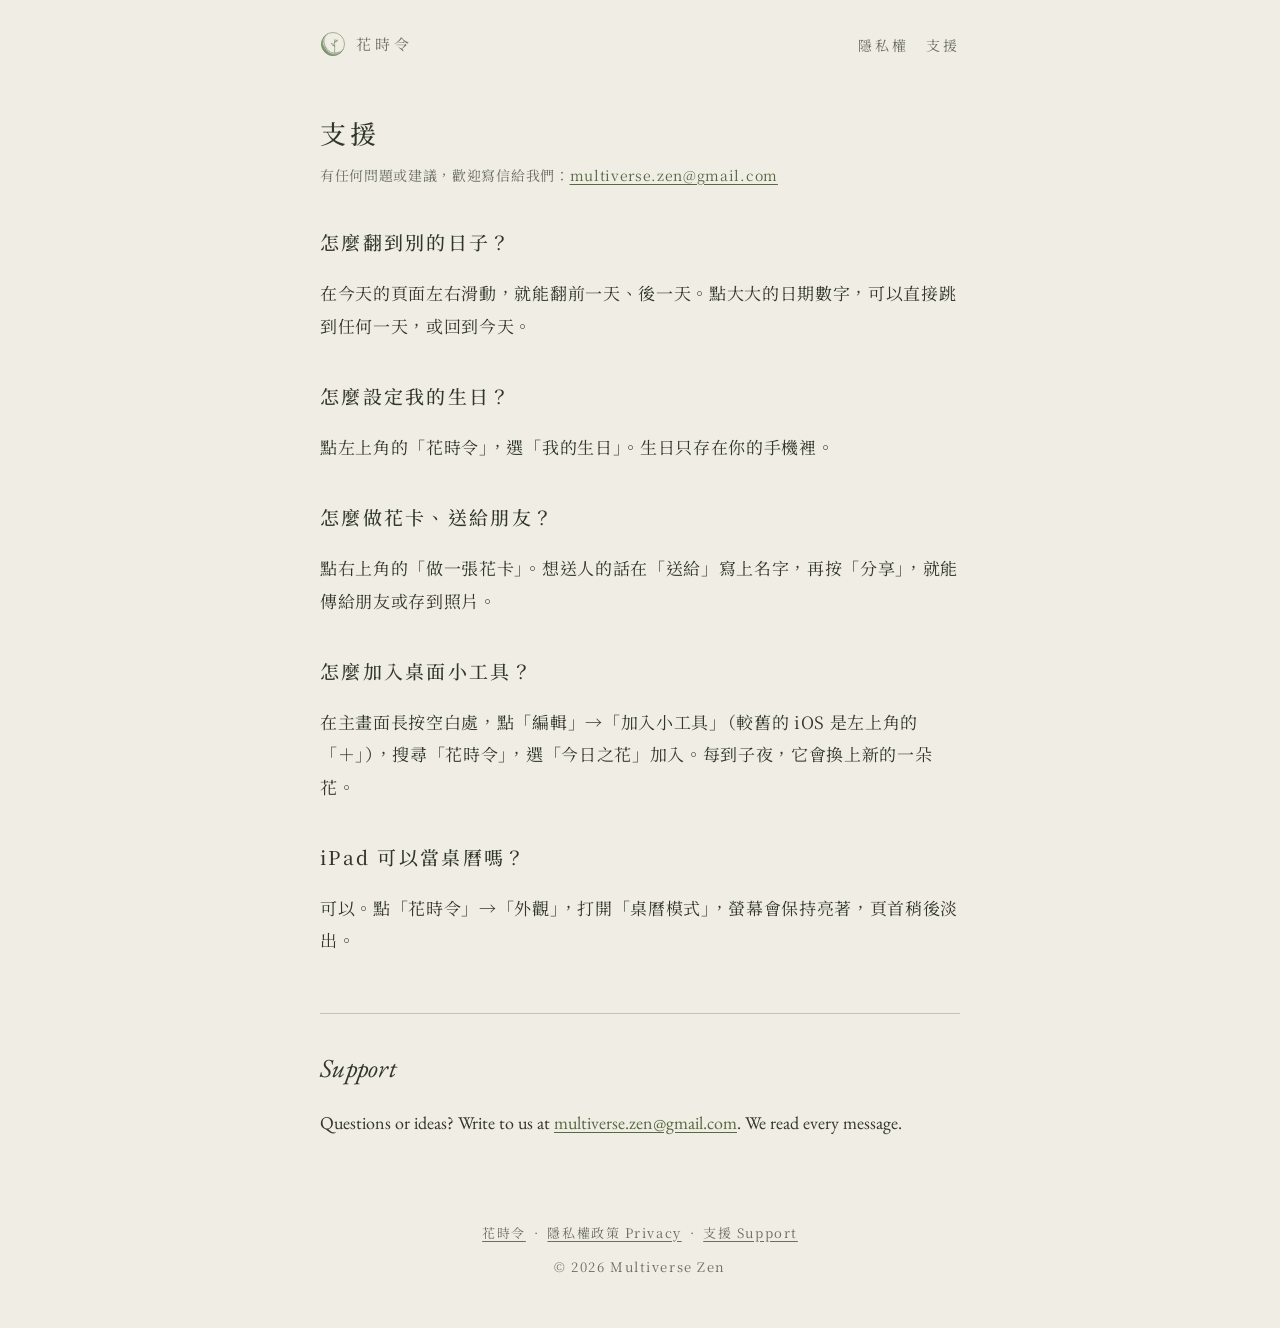
==== support.html @ 2e993284 "Add the 花時令 website: home, privacy policy and support Co-Authored-By: Claude Opus 5.5 <noreply@anthr" ====
<!doctype html>
<html lang="zh-Hant">
<head>
<meta charset="utf-8">
<meta name="viewport" content="width=device-width, initial-scale=1">
<title>支援 · 花時令</title>
<meta name="description" content="花時令 Current Bloom：每日子時，收到一朵台灣的花。">
<link rel="icon" href="assets/mark.svg" type="image/svg+xml">
<link rel="apple-touch-icon" href="assets/apple-touch-icon.png">
<link rel="preconnect" href="https://fonts.googleapis.com">
<link rel="preconnect" href="https://fonts.gstatic.com" crossorigin>
<link rel="stylesheet" href="https://fonts.googleapis.com/css2?family=Noto+Serif+TC:wght@400;500&family=EB+Garamond:ital,wght@0,400;1,400&display=swap">
<link rel="stylesheet" href="style.css">
</head>
<body>
<header class="site"><div class="wrap">
<a class="home" href="./"><img src="assets/mark.svg" alt="">花時令</a>
<nav><a href="privacy.html">隱私權</a><a href="support.html">支援</a></nav>
</div></header>
<main class="wrap"><article>
<h1>支援</h1>
<p class="date">有任何問題或建議，歡迎寫信給我們：<a href="mailto:multiverse.zen@gmail.com">multiverse.zen@gmail.com</a></p>

<h2>怎麼翻到別的日子？</h2>
<p>在今天的頁面左右滑動，就能翻前一天、後一天。點大大的日期數字，可以直接跳到任何一天，或回到今天。</p>

<h2>怎麼設定我的生日？</h2>
<p>點左上角的「花時令」，選「我的生日」。生日只存在你的手機裡。</p>

<h2>怎麼做花卡、送給朋友？</h2>
<p>點右上角的「做一張花卡」。想送人的話在「送給」寫上名字，再按「分享」，就能傳給朋友或存到照片。</p>

<h2>怎麼加入桌面小工具？</h2>
<p>在主畫面長按空白處，點「編輯」→「加入小工具」（較舊的 iOS 是左上角的「＋」），搜尋「花時令」，選「今日之花」加入。每到子夜，它會換上新的一朵花。</p>

<h2>iPad 可以當桌曆嗎？</h2>
<p>可以。點「花時令」→「外觀」，打開「桌曆模式」，螢幕會保持亮著，頁首稍後淡出。</p>

<div class="en-block" lang="en">
<h1>Support</h1>
<p>Questions or ideas? Write to us at <a href="mailto:multiverse.zen@gmail.com">multiverse.zen@gmail.com</a>. We read every message.</p>
</div>
</article></main>
<footer class="site"><div class="wrap">
<a href="./">花時令</a>·<a href="privacy.html">隱私權政策 Privacy</a>·<a href="support.html">支援 Support</a>
<div style="margin-top:10px">© 2026 Multiverse Zen</div>
</div></footer>
</body>
</html>
---- style.css ----
:root {
  --paper: #EFEDE4;
  --card: #F4F1E8;
  --ink: #313728;
  --sub: #6B6E62;
  --leaf: #56693F;
  --line: #C4C2B8;
  --serif: "Noto Serif TC", "Songti TC", serif;
  --latin: "EB Garamond", Georgia, serif;
}
* { box-sizing: border-box; }
html { -webkit-text-size-adjust: 100%; }
body {
  margin: 0;
  background: var(--paper);
  color: var(--ink);
  font-family: var(--serif);
  font-size: 17px;
  line-height: 1.9;
  letter-spacing: 0.04em;
}
a { color: var(--leaf); text-underline-offset: 3px; }
.wrap { max-width: 680px; margin: 0 auto; padding: 0 20px; }

header.site { padding: 28px 0 0; }
header.site .wrap { display: flex; align-items: center; justify-content: space-between; }
header.site a.home { display: flex; align-items: center; gap: 10px; color: var(--sub); text-decoration: none; font-size: 15px; letter-spacing: 0.26em; }
header.site img { width: 26px; height: 26px; }
header.site nav a { color: var(--sub); text-decoration: none; font-size: 14px; letter-spacing: 0.2em; margin-left: 18px; }
header.site nav a:hover { color: var(--ink); }

.hero { text-align: center; padding: 72px 0 56px; }
.hero img.logo { width: min(420px, 86vw); height: auto; }
.hero .line { margin: 36px 0 6px; font-size: clamp(17px, 4.6vw, 22px); letter-spacing: 0.14em; white-space: nowrap; }
.hero .en { font-family: var(--latin); font-style: italic; color: var(--sub); font-size: 19px; letter-spacing: 0.01em; }
.badge { display: inline-block; margin-top: 32px; padding: 10px 22px; border: 1px solid var(--line); border-radius: 999px; color: var(--sub); font-size: 14px; letter-spacing: 0.2em; }

.card { background: var(--card); border: 1px solid rgba(49,55,40,0.08); border-radius: 24px; padding: 32px 28px; margin: 0 0 28px; }
.card h2 { margin: 0 0 12px; font-size: 19px; font-weight: 500; letter-spacing: 0.16em; }
.card p { margin: 0 0 12px; }
.card p:last-child { margin-bottom: 0; }

article { padding: 48px 0 24px; }
article h1 { font-size: 26px; font-weight: 500; letter-spacing: 0.16em; margin: 0 0 4px; }
article .date { color: var(--sub); font-size: 14px; margin: 0 0 32px; }
article h2 { font-size: 19px; font-weight: 500; letter-spacing: 0.12em; margin: 36px 0 8px; }
article ul { padding-left: 1.2em; margin: 8px 0; }
article li { margin: 4px 0; }
.en-block { margin-top: 56px; padding-top: 32px; border-top: 1px solid var(--line); font-family: var(--latin); font-size: 18px; letter-spacing: 0; line-height: 1.7; }
.en-block h1, .en-block h2 { font-family: var(--latin); letter-spacing: 0.01em; }
.en-block h1 { font-style: italic; font-weight: 400; }

footer.site { padding: 40px 0 48px; color: var(--sub); font-size: 13px; letter-spacing: 0.12em; text-align: center; }
footer.site a { color: var(--sub); margin: 0 8px; }
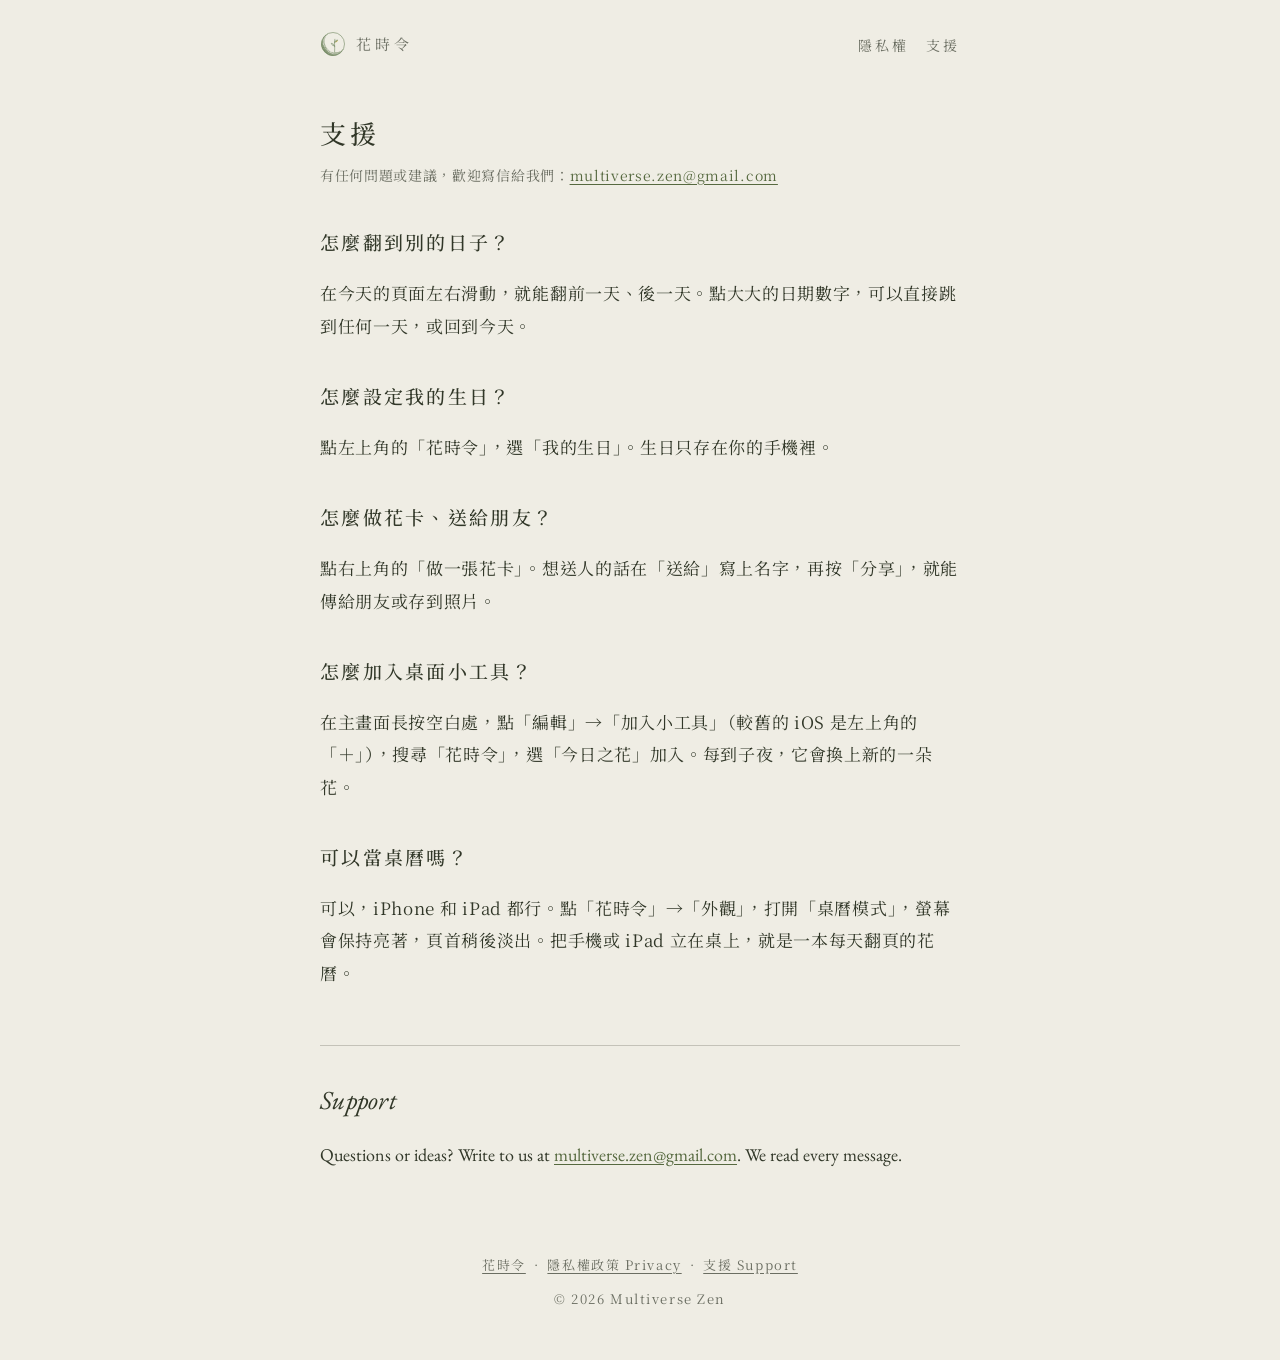
==== commit 9b8580f4: "Desk mode works on iPhone too Co-Authored-By: Claude Opus 5.5 <noreply@anthropic.com> Claude-Session" ====
--- a/support.html
+++ b/support.html
@@ -33,8 +33,8 @@
 <h2>怎麼加入桌面小工具？</h2>
 <p>在主畫面長按空白處，點「編輯」→「加入小工具」（較舊的 iOS 是左上角的「＋」），搜尋「花時令」，選「今日之花」加入。每到子夜，它會換上新的一朵花。</p>
 
-<h2>iPad 可以當桌曆嗎？</h2>
-<p>可以。點「花時令」→「外觀」，打開「桌曆模式」，螢幕會保持亮著，頁首稍後淡出。</p>
+<h2>可以當桌曆嗎？</h2>
+<p>可以，iPhone 和 iPad 都行。點「花時令」→「外觀」，打開「桌曆模式」，螢幕會保持亮著，頁首稍後淡出。把手機或 iPad 立在桌上，就是一本每天翻頁的花曆。</p>
 
 <div class="en-block" lang="en">
 <h1>Support</h1>
